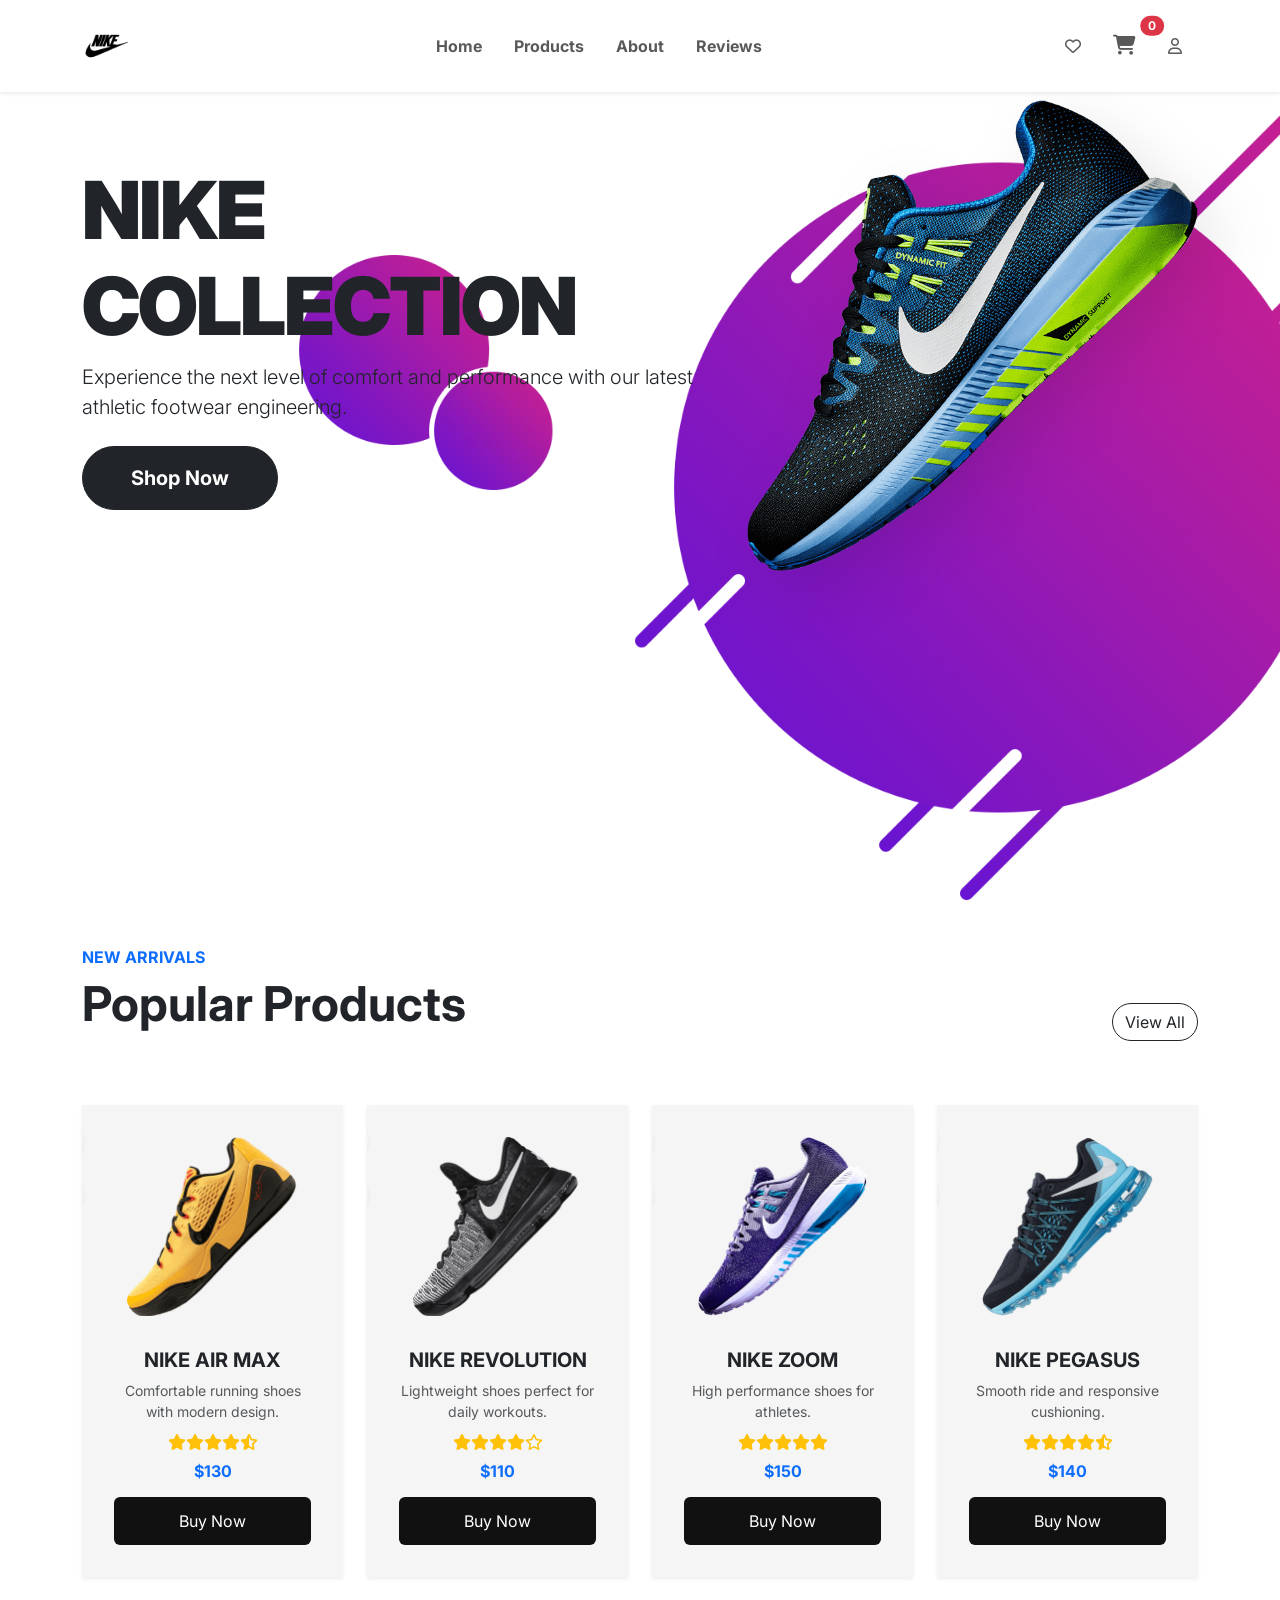
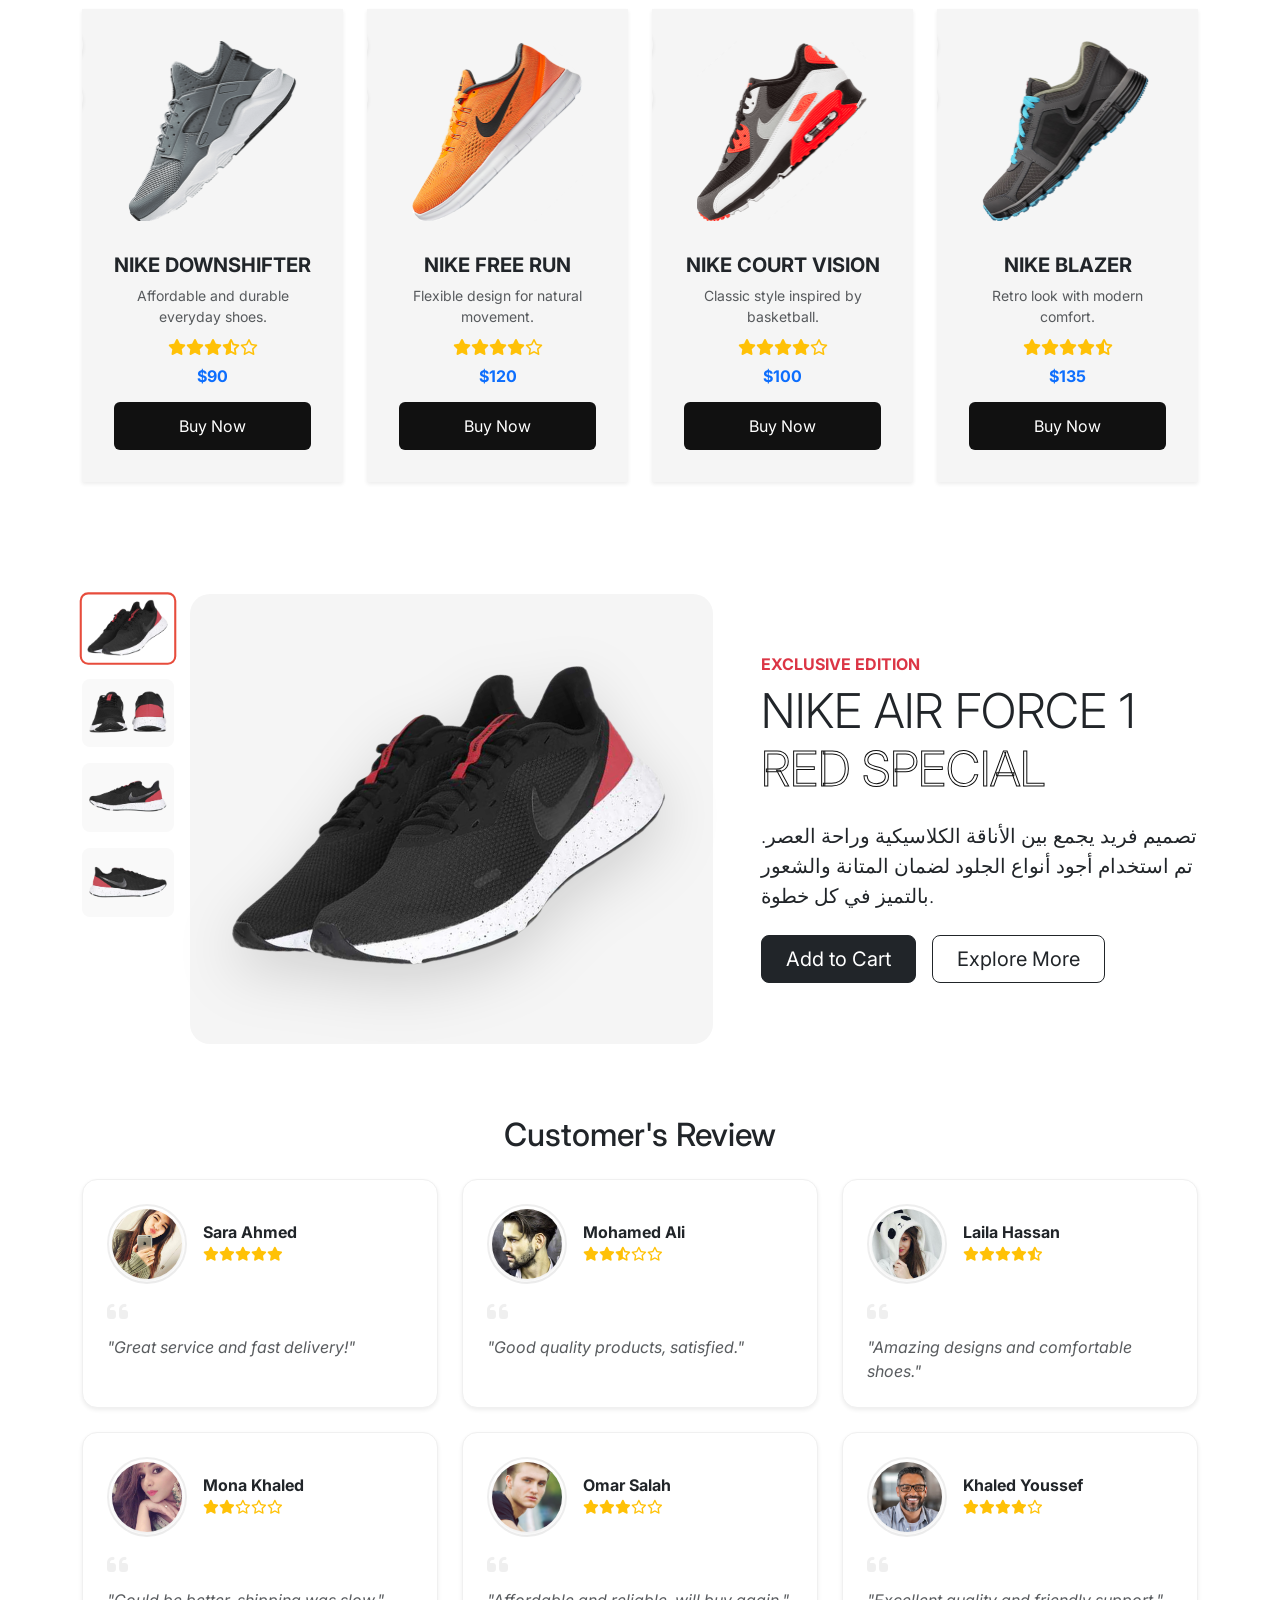
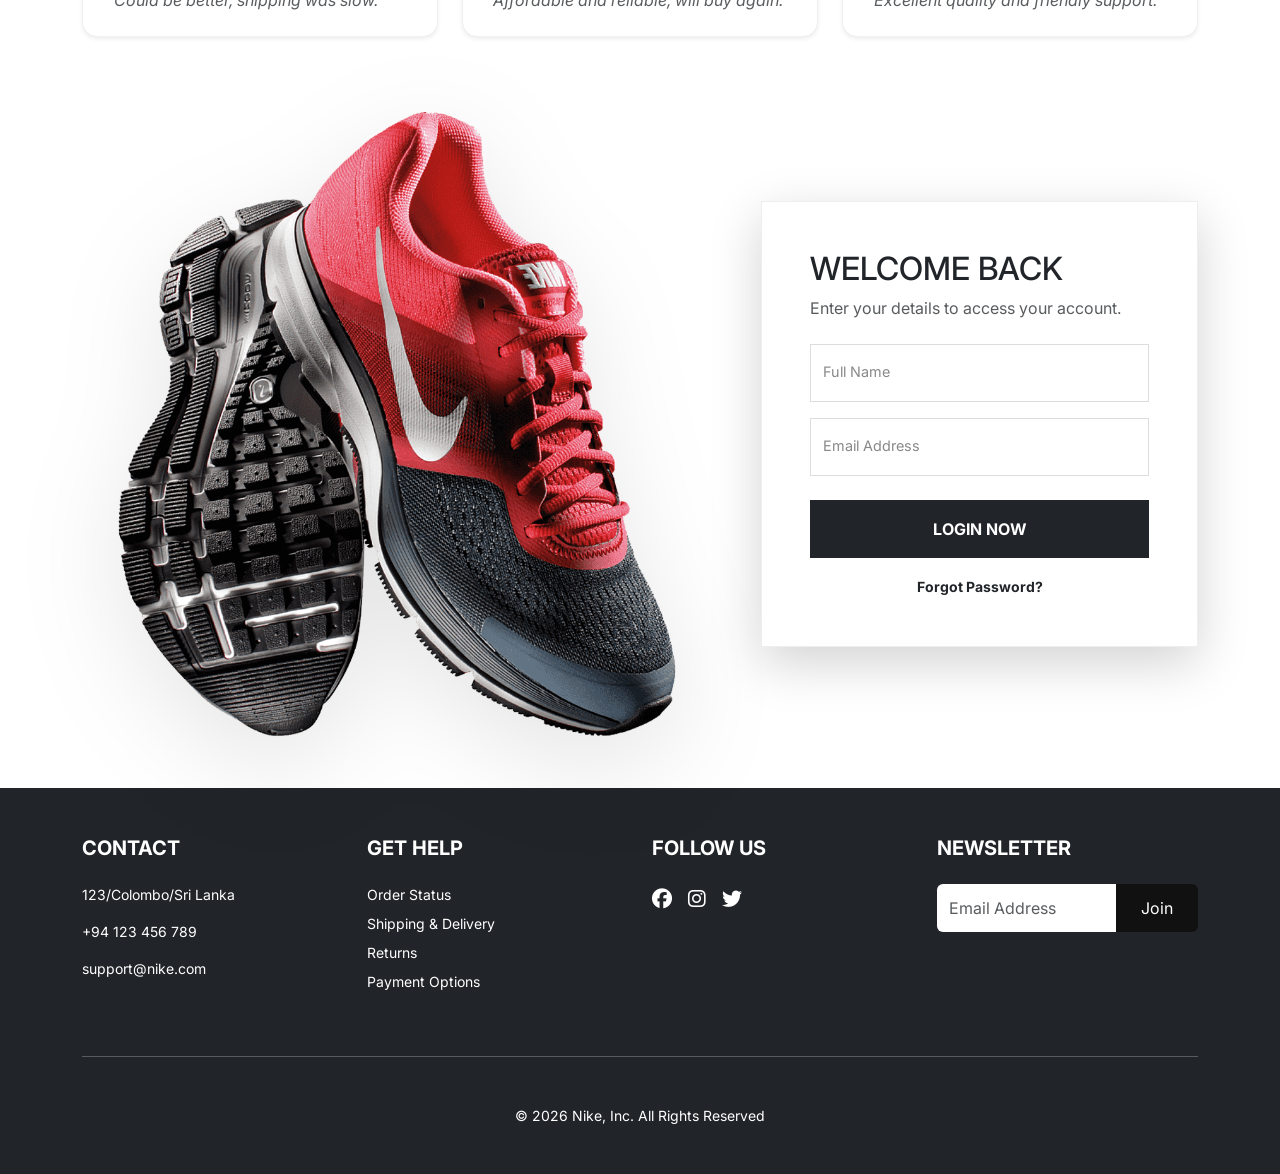
==== index.html @ 512e1a42 "first commit" ====
<!DOCTYPE html>
<html lang="en">

<head>
    <meta charset="UTF-8">
    <meta name="viewport" content="width=device-width, initial-scale=1.0">
    <title>Nike - Just Do It</title>
    <link rel="shortcut icon" href="./image/logo.png" type="image/x-icon">
    <!-- FontAwesome -->
    <link rel="stylesheet" href="https://cdnjs.cloudflare.com/ajax/libs/font-awesome/6.4.0/css/all.min.css">
    <!-- Bootstrap -->
    <link href="https://cdn.jsdelivr.net/npm/bootstrap@5.3.3/dist/css/bootstrap.min.css" rel="stylesheet"
        integrity="sha384-QWTKZyjpPEjISv5WaRU9OFeRpok6YctnYmDr5pNlyT2bRjXh0JMhjY6hW+ALEwIH" crossorigin="anonymous">
    <!-- Custome Style -->
    <link rel="stylesheet" href="./css/style.css">
</head>

<body>
    <header>
        <nav class="navbar navbar-expand-lg navbar-light bg-white fixed-top shadow-sm py-3">
            <div class="container">
                <a href="./index.html" class="navbar-brand">
                    <img src="./image/brand_nike.ico" style="width: 50px;" alt="Nike Logo">
                </a>

                <button class="navbar-toggler border-0" type="button" data-bs-toggle="collapse"
                    data-bs-target="#navBar">
                    <span class="navbar-toggler-icon"></span>
                </button>

                <div class="collapse navbar-collapse" id="navBar">
                    <div class="navbar-nav ms-auto fw-bold">
                        <a href="#home" class="nav-link mx-2">Home</a>
                        <a href="#products" class="nav-link mx-2">Products</a>
                        <a href="#about" class="nav-link mx-2">About</a>
                        <a href="#reviews" class="nav-link mx-2">Reviews</a>
                    </div>

                    <ul class="navbar-nav ms-auto">
                        <li href="#" class="nav-link px-3" title="Favorites"><i class="fa-regular fa-heart"></i></li>
                        <li class="nav-item dropdown">
                            <a class="nav-link position-relative px-3" href="#" id="cartDropdown" role="button"
                                data-bs-toggle="dropdown" aria-expanded="false">
                                <i class="fas fa-shopping-cart fs-5"></i>
                                <span
                                    class="position-absolute top-0 start-100 translate-middle badge rounded-pill bg-danger"
                                    id="cart-count">
                                    0
                                </span>
                            </a>
                            <div class="dropdown-menu dropdown-menu-end shadow-lg border-0 p-3"
                                aria-labelledby="cartDropdown" style="width: 300px;">
                                <h6 class="fw-bold mb-3">Shopping Cart</h6>
                                <div id="cart-items" style="max-height: 250px; overflow-y: auto;">
                                </div>
                                <hr>
                                <div class="mb-3">Total: $<span id="cart-total">0</span></div>
                                <a href="./checkout.html" class="btn btn-dark w-100 btn-sm rounded-pill">Checkout</a>
                            </div>
                        </li>
                        <li href="#" class="nav-link px-3"><i class="fa-regular fa-user"></i></li>
                    </ul>
                </div>
            </div>
        </nav>
    </header>

    <main>
        <section class="home" id="home">
            <div class="container">
                <div class="row align-items-center">
                    <div class="col-md-7 hero-text">
                        <h1 class="display-1 fw-black text-uppercase">Nike <span class="d-block">Collection</span></h1>
                        <p class="lead mb-4">Experience the next level of comfort and performance with our
                            latest athletic footwear engineering.</p>
                        <a href="#products" class="btn btn-dark btn-lg px-5 py-3 rounded-pill fw-bold">Shop Now</a>
                    </div>
                    <div class="col-md-5 hero-img">
                        <img src="./image/shoes.png" class="img-fluid floating-img" alt="Nike Hero Shoe">
                    </div>
                </div>
            </div>
        </section>

        <!-- Products -->
        <section class="py-5" id="products">
            <div class="container">
                <div class="d-flex justify-content-between align-items-end mb-5">
                    <div>
                        <h6 class="text-primary fw-bold text-uppercase">New Arrivals</h6>
                        <h2 class="display-5 fw-bold">Popular Products</h2>
                    </div>
                    <button class="btn btn-outline-dark rounded-pill">View All</button>
                </div>
                <div class="row" id="row-1">

                </div>
            </div>
        </section>

        <!-- About Us -->
        <section class="py-5" id="about">
            <div class="container">
                <div class="row align-items-center g-5">
                    <div class="col-md-7">
                        <div class="row g-3">
                            <div class="col-2 d-flex flex-column gap-3">
                                <img src="./image/red_shoes1.png" class="thumb-img active" onclick="changer(this)"
                                    alt="view 1">
                                <img src="./image/red_shoes2.png" class="thumb-img" onclick="changer(this)"
                                    alt="view 2">
                                <img src="./image/red_shoes3.png" class="thumb-img" onclick="changer(this)"
                                    alt="view 3">
                                <img src="./image/red_shoes4.png" class="thumb-img" onclick="changer(this)"
                                    alt="view 4">
                            </div>
                            <div class="col-10">
                                <div class="main-display-container">
                                    <img src="./image/red_shoes1.png" id="display-img" class="img-fluid main-img"
                                        alt="Nike Red Edition">
                                </div>
                            </div>
                        </div>
                    </div>
                    <div class="col-md-5">
                        <h6 class="text-danger fw-bold text-uppercase">Exclusive Edition</h6>
                        <h2 class="display-5 fw-black mb-4">NIKE AIR FORCE 1 <br><span class="text-outline">RED
                                SPECIAL</span></h2>
                        <p class="lead">
                            تصميم فريد يجمع بين الأناقة الكلاسيكية وراحة العصر. تم استخدام أجود أنواع الجلود لضمان
                            المتانة والشعور بالتميز في كل خطوة.
                        </p>
                        <div class="d-flex gap-3 mt-4">
                            <button class="btn btn-dark btn-lg px-4">Add to Cart</button>
                            <button class="btn btn-outline-dark btn-lg px-4">Explore More</button>
                        </div>
                    </div>
                </div>
            </div>
        </section>

        <!-- Customer Review -->
        <section id="reviews">
            <h2 class="text-center my-4">Customer's Review</h2>
            <div class="container">
                <div class="row" id="row-2"></div>
            </div>
        </section>

        <section class="form-section py-5" id="login">
            <div class="container">
                <div class="row align-items-center g-5">
                    <div class="col-md-7 d-none d-md-block">
                        <div class="img-container">
                            <img src="./image/logshoes.png" class="img-fluid login-img" alt="Nike Training">
                        </div>
                    </div>

                    <div class="col-md-5">
                        <div class="login-card p-4 p-lg-5 shadow-lg">
                            <h2 class="fw-black text-uppercase mb-2">Welcome Back</h2>
                            <p class="text-muted mb-4">Enter your details to access your account.</p>

                            <form action="">
                                <div class="form-floating mb-3">
                                    <input type="text" class="form-control custom-input" id="nameInput"
                                        placeholder="Full Name">
                                    <label for="nameInput">Full Name</label>
                                </div>

                                <div class="form-floating mb-4">
                                    <input type="email" class="form-control custom-input" id="emailInput"
                                        placeholder="name@example.com">
                                    <label for="emailInput">Email Address</label>
                                </div>

                                <button type="submit" class="btn btn-dark w-100 py-3 fw-bold text-uppercase rounded-0">
                                    Login Now
                                </button>

                                <div class="mt-3 text-center">
                                    <a href="#" class="text-decoration-none text-dark small fw-bold">Forgot
                                        Password?</a>
                                </div>
                            </form>
                        </div>
                    </div>
                </div>
            </div>
        </section>
    </main>

    <footer class="py-5 bg-dark text-white">
        <div class="container">
            <div class="row g-4">
                <div class="col-lg-3 col-md-6">
                    <h5 class="fw-bold mb-4">CONTACT</h5>
                    <p class="small">123/Colombo/Sri Lanka</p>
                    <p class="small">+94 123 456 789</p>
                    <p class="small">support@nike.com</p>
                </div>
                <div class="col-lg-3 col-md-6">
                    <h5 class="fw-bold mb-4">GET HELP</h5>
                    <ul class="list-unstyled small">
                        <li class="mb-2">Order Status</li>
                        <li class="mb-2">Shipping & Delivery</li>
                        <li class="mb-2">Returns</li>
                        <li class="mb-2">Payment Options</li>
                    </ul>
                </div>
                <div class="col-lg-3 col-md-6">
                    <h5 class="fw-bold mb-4">FOLLOW US</h5>
                    <div class="d-flex gap-3">
                        <a href="#" class="text-white fs-5"><i class="fab fa-facebook"></i></a>
                        <a href="#" class="text-white fs-5"><i class="fab fa-instagram"></i></a>
                        <a href="#" class="text-white fs-5"><i class="fab fa-twitter"></i></a>
                    </div>
                </div>
                <div class="col-lg-3 col-md-6">
                    <h5 class="fw-bold mb-4">NEWSLETTER</h5>
                    <div class="input-group">
                        <input type="email" class="form-control border-0" placeholder="Email Address">
                        <button class="btn btn-primary">Join</button>
                    </div>
                </div>
            </div>
            <hr class="my-5 opacity-25">
            <p class="text-center small mb-0">&copy; 2026 Nike, Inc. All Rights Reserved</p>
        </div>
    </footer>

    <script src="./js/script.js"></script>
    <script src="https://cdn.jsdelivr.net/npm/bootstrap@5.3.3/dist/js/bootstrap.bundle.min.js"
        integrity="sha384-YvpcrYf0tY3lHB60NNkmXc5s9fDVZLESaAA55NDzOxhy9GkcIdslK1eN7N6jIeHz"
        crossorigin="anonymous"></script>
</body>

</html>
---- css/style.css ----
@import url('https://fonts.googleapis.com/css2?family=Inter:wght@400;700;900&display=swap');

:root {
    --primary-red: #e74c3c;
    --nike-black: #111111;
    --soft-gray: #f5f5f5;
}

body {
    font-family: 'Inter', sans-serif;
    scroll-behavior: smooth;
    overflow-x: hidden;
}

/* Home / Hero Section */
.home {
    /* background: var(--soft-gray); */
    background: url('../image/bg1.png') center/cover no-repeat;
    min-height: 100vh;
    padding-top: 100px;
}

.hero-text h1 {
    font-weight: 900;
    letter-spacing: -2px;
}

.floating-img {
    animation: float 6s ease-in-out infinite;
    filter: drop-shadow(20px 20px 30px rgba(0, 0, 0, 0.1));
}

@keyframes float {

    0%,
    100% {
        transform: translateY(0) rotate(-5deg);
    }

    50% {
        transform: translateY(-20px) rotate(5deg);
    }
}

/* Product Cards */
.product {
    border: none !important;
    border-radius: 0 !important;
    background: var(--soft-gray) !important;
    transition: all 0.4s cubic-bezier(0.175, 0.885, 0.32, 1.275);
}

.product:hover {
    transform: translateY(-10px);
    background: #fff !important;
    box-shadow: 0 30px 60px rgba(0, 0, 0, 0.1) !important;
}

.product:hover .abs-icon {
    transform: translateX(0);
}

.card-img-top{
    transform: translateY(0) rotate(0);
    transition: all .3s ease;
}

.product:hover .card-img-top{
    transform: translateY(30px) rotate(40deg);

}

.abs-icon {
    position: absolute;
    transform: translateX(-55px);
    transition: all .3s ease-out;
}

.abs-icon .btn {
    border: none;
    border-radius: 50%;
    width: 40px;
    height: 40px;
    margin-bottom: 5px;
}

/* Buttons */
.btn-primary {
    background-color: var(--nike-black);
    border: none;
    padding: 12px 25px;
}

.btn-primary:hover {
    background-color: #333;
}

/* Gallery Styles */
.thumb-img {
    width: 100%;
    cursor: pointer;
    transition: 0.3s all ease;
    border: 2px solid transparent;
    border-radius: 8px;
    padding: 5px;
    background: #f9f9f9;
}

.thumb-img:hover,
.thumb-img.active {
    border-color: #e74c3c;
    background: #fff;
    transform: scale(1.05);
}

.main-display-container {
    background: #f5f5f5;
    border-radius: 20px;
    padding: 40px;
    display: flex;
    justify-content: center;
    align-items: center;
    min-height: 450px;
}

.main-img {
    filter: drop-shadow(0 20px 30px rgba(0, 0, 0, 0.15));
    transition: 0.5s transform ease;
}

.main-img:hover {
    transform: rotate(-5deg) scale(1.1);
}

.text-outline {
    -webkit-text-stroke: 1px #111;
    color: transparent;
}

/* Customer */
.review-card {
    background: #ffffff;
    border-radius: 15px;
    transition: all 0.3s ease;
    border: 1px solid #f0f0f0 !important;
}

.review-card:hover {
    transform: translateY(-5px);
    box-shadow: 0 15px 30px rgba(0, 0, 0, 0.08) !important;
    border-color: #111 !important
}

.avatar-wrapper {
    position: relative;
    padding: 3px;
    border: 2px solid #eee;
    border-radius: 50%;
}

.text-light-gray {
    color: #ccc;
    font-size: 1.5rem;
}

/* Form Section */
.login-card {
    border-radius: 0;
    background: #fff;
    border: 1px solid #eee;
}

.custom-input {
    border-radius: 0 !important;
    border: 1px solid #ddd !important;
    padding: 1rem 0.75rem !important;
}

.custom-input:focus {
    border-color: #111 !important;
    box-shadow: none !important;
    background-color: #fcfcfc;
}

.login-img {
    filter: drop-shadow(0 30px 50px rgba(0, 0, 0, 0.1));
    transform: scaleX(-1);
    transition: 0.5s ease;
}

.img-container:hover .login-img {
    transform: scaleX(-1) translateY(-10px) rotate(-5deg);
}

.form-floating>label {
    font-size: 0.9rem;
    color: #888;
}
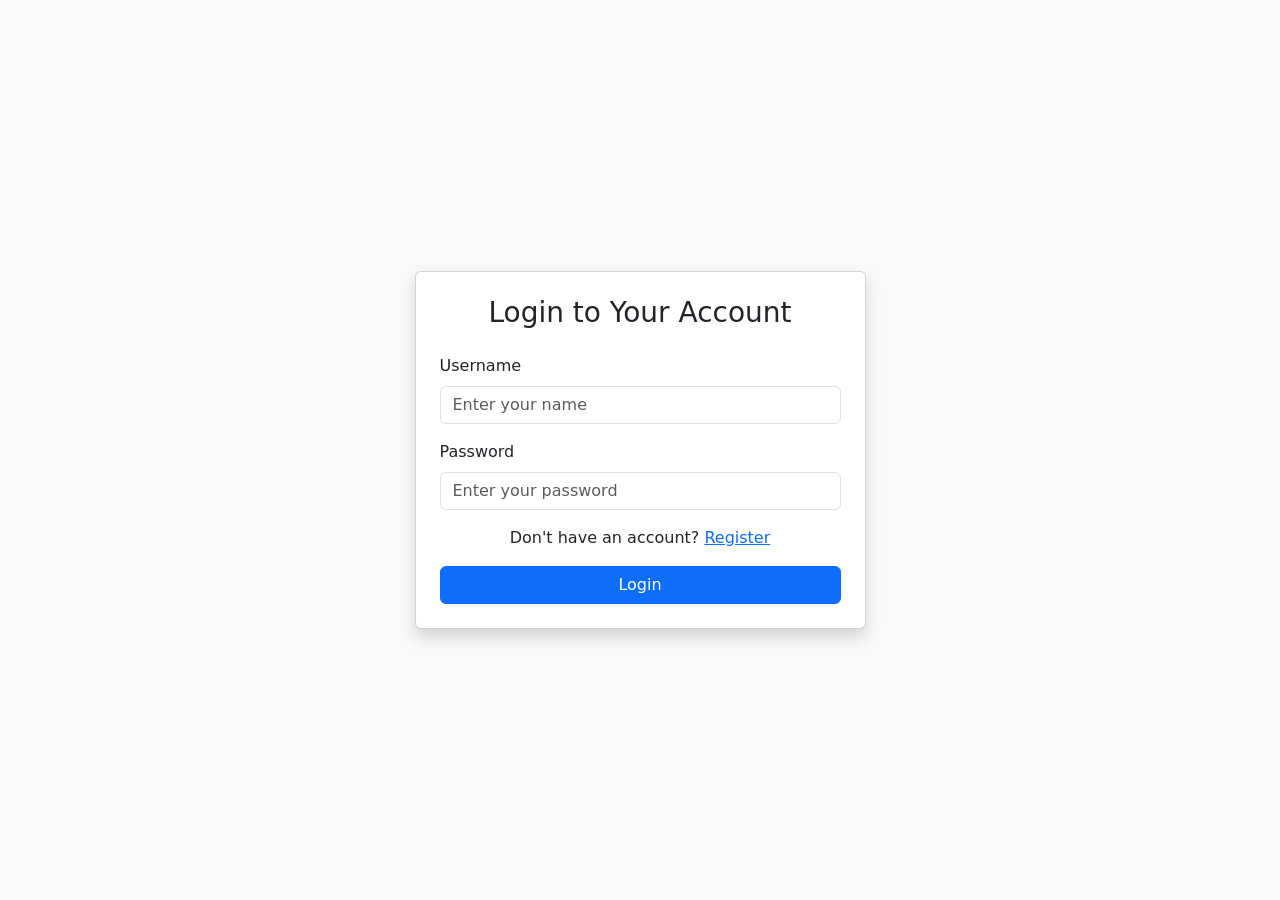
==== commit a201e9d8: "add localstorage" ====
--- a/index.html
+++ b/index.html
@@ -19,28 +19,52 @@
     <header>
         <nav class="navbar navbar-expand-lg navbar-light bg-white fixed-top shadow-sm py-3">
             <div class="container">
+
+                <!-- Logo -->
                 <a href="./index.html" class="navbar-brand">
                     <img src="./image/brand_nike.ico" style="width: 50px;" alt="Nike Logo">
                 </a>
 
+                <!-- Toggle -->
                 <button class="navbar-toggler border-0" type="button" data-bs-toggle="collapse"
                     data-bs-target="#navBar">
                     <span class="navbar-toggler-icon"></span>
                 </button>
 
                 <div class="collapse navbar-collapse" id="navBar">
-                    <div class="navbar-nav ms-auto fw-bold">
-                        <a href="#home" class="nav-link mx-2">Home</a>
-                        <a href="#products" class="nav-link mx-2">Products</a>
-                        <a href="#about" class="nav-link mx-2">About</a>
-                        <a href="#reviews" class="nav-link mx-2">Reviews</a>
-                    </div>
-
-                    <ul class="navbar-nav ms-auto">
-                        <li href="#" class="nav-link px-3" title="Favorites"><i class="fa-regular fa-heart"></i></li>
+
+                    <!-- Links -->
+                    <div class="navbar-nav mx-auto fw-bold text-center">
+                        <a href="#home" class="nav-link mx-2">
+                            <i class="fas fa-home me-1"></i> Home
+                        </a>
+                        <a href="#products" class="nav-link mx-2">
+                            <i class="fas fa-box-open me-1"></i> Products
+                        </a>
+                        <a href="#about" class="nav-link mx-2">
+                            <i class="fas fa-info-circle me-1"></i> About
+                        </a>
+                        <a href="#reviews" class="nav-link mx-2">
+                            <i class="fas fa-star me-1"></i> Reviews
+                        </a>
+                    </div>
+
+                    <ul class="navbar-nav ms-auto align-items-center">
+                        <li class="nav-item">
+                            <a href="#" class="nav-link">
+                                <i class="fas fa-user me-1"></i> <span id="nameText"></span>
+                            </a>
+                        </li>
+
+                        <li class="nav-item">
+                            <a href="#" class="nav-link" title="Favorites">
+                                <i class="fa-regular fa-heart fs-5"></i>
+                            </a>
+                        </li>
+
                         <li class="nav-item dropdown">
-                            <a class="nav-link position-relative px-3" href="#" id="cartDropdown" role="button"
-                                data-bs-toggle="dropdown" aria-expanded="false">
+                            <a class="nav-link position-relative" href="#" id="cartDropdown" role="button"
+                                data-bs-toggle="dropdown">
                                 <i class="fas fa-shopping-cart fs-5"></i>
                                 <span
                                     class="position-absolute top-0 start-100 translate-middle badge rounded-pill bg-danger"
@@ -48,18 +72,45 @@
                                     0
                                 </span>
                             </a>
-                            <div class="dropdown-menu dropdown-menu-end shadow-lg border-0 p-3"
-                                aria-labelledby="cartDropdown" style="width: 300px;">
-                                <h6 class="fw-bold mb-3">Shopping Cart</h6>
-                                <div id="cart-items" style="max-height: 250px; overflow-y: auto;">
-                                </div>
+
+                            <div class="dropdown-menu dropdown-menu-end shadow-lg border-0 p-3" style="width: 300px;">
+                                <h6 class="fw-bold mb-3">
+                                    <i class="fas fa-cart-shopping me-2"></i>Shopping Cart
+                                </h6>
+                                <div id="cart-items" style="max-height: 250px; overflow-y: auto;"></div>
                                 <hr>
-                                <div class="mb-3">Total: $<span id="cart-total">0</span></div>
-                                <a href="./checkout.html" class="btn btn-dark w-100 btn-sm rounded-pill">Checkout</a>
+                                <div class="mb-3">
+                                    <i class="fas fa-dollar-sign me-1"></i>
+                                    Total: $<span id="cart-total">0</span>
+                                </div>
+
+                                <a href="./checkout.html" class="btn btn-dark w-100 btn-sm rounded-pill">
+                                    <i class="fas fa-credit-card me-2"></i>Checkout
+                                </a>
                             </div>
                         </li>
-                        <li href="#" class="nav-link px-3"><i class="fa-regular fa-user"></i></li>
+
+                            <li class="nav-item" >
+                            <a href="" class="nav-link" id="logout">
+                                <i class="fas fa-sign-out-alt me-1"></i> Logout
+                            </a>
+                        </li>
                     </ul>
+
+                    <ul class="navbar-nav align-items-center" id="links">
+                        <li class="nav-item ms-3">
+                            <a href="./login.html" class="nav-link">
+                                <i class="fas fa-sign-in-alt me-1"></i> Login
+                            </a>
+                        </li>
+
+                        <li class="nav-item">
+                            <a href="./register.html" class="nav-link">
+                                <i class="fas fa-user-plus me-1"></i> Register
+                            </a>
+                        </li>
+                    </ul>
+
                 </div>
             </div>
         </nav>
@@ -161,27 +212,28 @@
                             <h2 class="fw-black text-uppercase mb-2">Welcome Back</h2>
                             <p class="text-muted mb-4">Enter your details to access your account.</p>
 
-                            <form action="">
+                            <form action="" id="loginForm">
                                 <div class="form-floating mb-3">
-                                    <input type="text" class="form-control custom-input" id="nameInput"
+                                    <input type="text" class="form-control custom-input" id="username"
                                         placeholder="Full Name">
-                                    <label for="nameInput">Full Name</label>
+                                    <label for="username">Username</label>
                                 </div>
 
                                 <div class="form-floating mb-4">
-                                    <input type="email" class="form-control custom-input" id="emailInput"
+                                    <input type="email" class="form-control custom-input" id="password"
                                         placeholder="name@example.com">
-                                    <label for="emailInput">Email Address</label>
-                                </div>
-
-                                <button type="submit" class="btn btn-dark w-100 py-3 fw-bold text-uppercase rounded-0">
+                                    <label for="password">Password</label>
+                                </div>
+
+                                <button type="submit"
+                                    class="btn btn-dark w-100 py-3 mb-3 fw-bold text-uppercase rounded-0">
                                     Login Now
                                 </button>
 
-                                <div class="mt-3 text-center">
-                                    <a href="#" class="text-decoration-none text-dark small fw-bold">Forgot
-                                        Password?</a>
-                                </div>
+                                <p class="text-center">
+                                    Don't have an account?
+                                    <a href="./register.html">Register</a>
+                                </p>
                             </form>
                         </div>
                     </div>
@@ -230,6 +282,7 @@
     </footer>
 
     <script src="./js/script.js"></script>
+    <script src="./js/login.js"></script>
     <script src="https://cdn.jsdelivr.net/npm/bootstrap@5.3.3/dist/js/bootstrap.bundle.min.js"
         integrity="sha384-YvpcrYf0tY3lHB60NNkmXc5s9fDVZLESaAA55NDzOxhy9GkcIdslK1eN7N6jIeHz"
         crossorigin="anonymous"></script>
--- a/css/style.css
+++ b/css/style.css
@@ -42,7 +42,6 @@
     }
 }
 
-/* Product Cards */
 .product {
     border: none !important;
     border-radius: 0 !important;
@@ -84,7 +83,6 @@
     margin-bottom: 5px;
 }
 
-/* Buttons */
 .btn-primary {
     background-color: var(--nike-black);
     border: none;
@@ -95,7 +93,6 @@
     background-color: #333;
 }
 
-/* Gallery Styles */
 .thumb-img {
     width: 100%;
     cursor: pointer;
